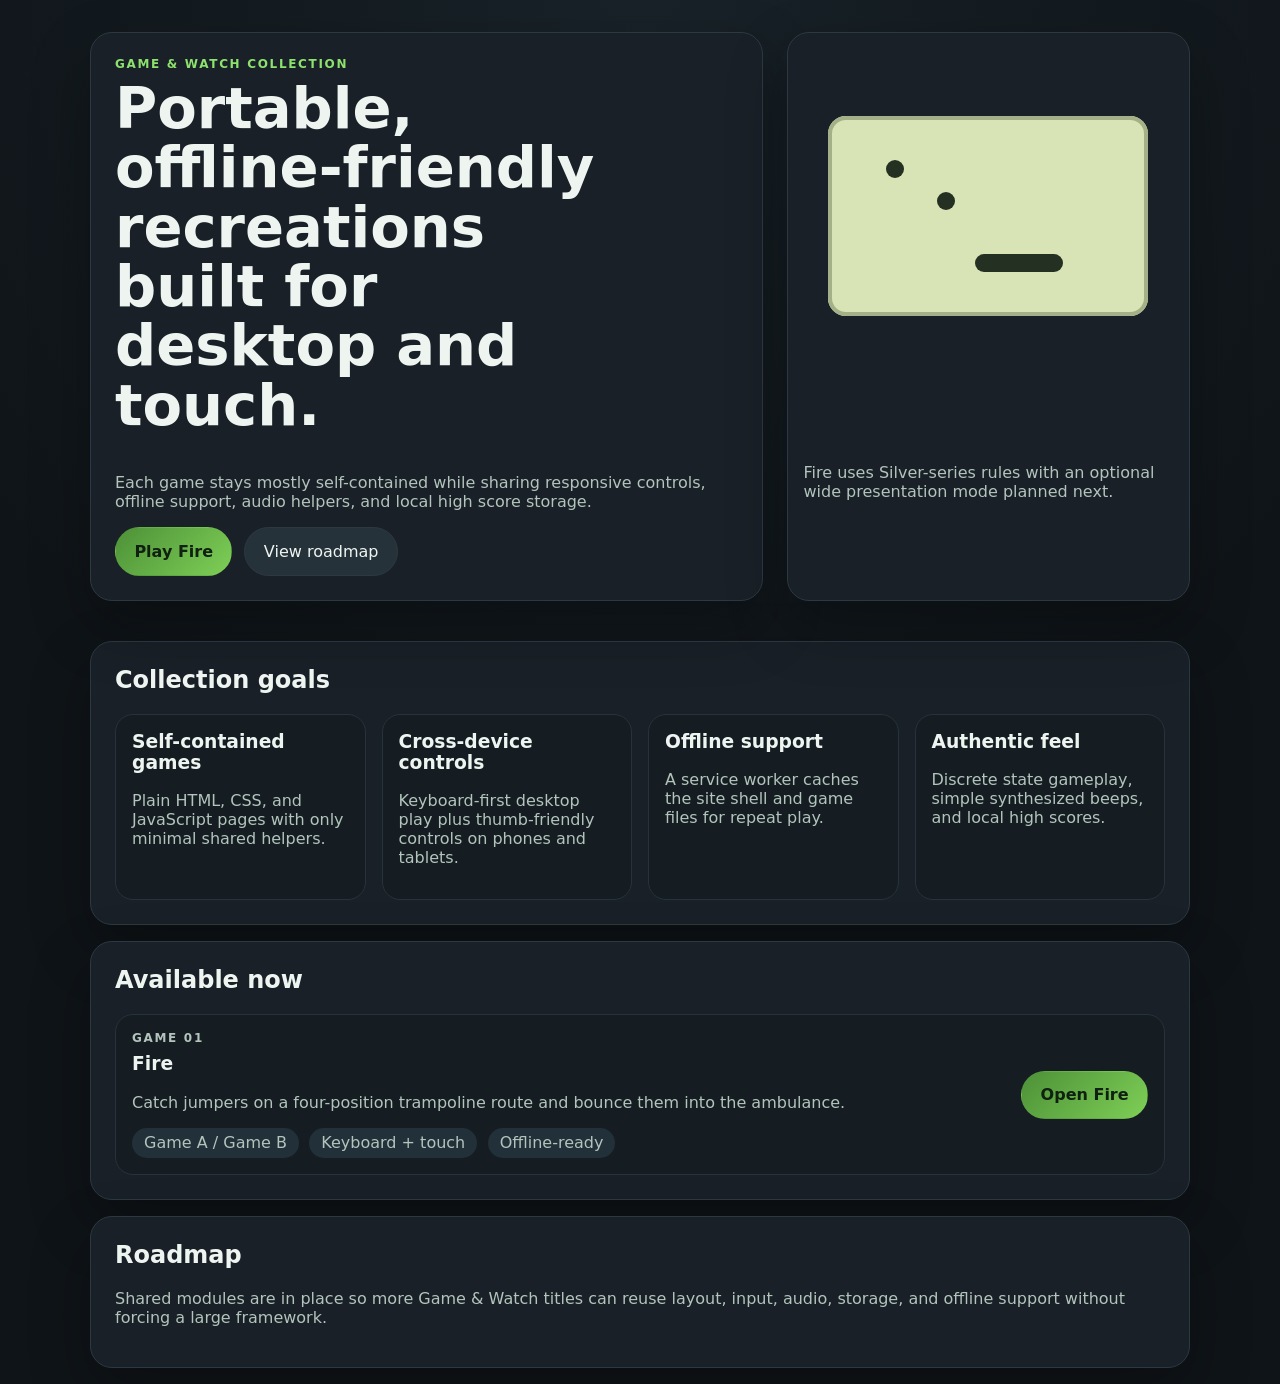
==== index.html @ 9f9f32c5 "Deploy site" ====
<!doctype html>
<html lang="en">
  <head>
    <meta charset="UTF-8" />
    <meta
      name="viewport"
      content="width=device-width, initial-scale=1, viewport-fit=cover"
    />
    <title>Game &amp; Watch Collection</title>
    <meta
      name="description"
      content="A mobile-friendly offline-capable collection of Game & Watch-inspired games starting with Fire."
    />
    <link rel="manifest" href="/manifest.webmanifest" />
    <link rel="icon" href="/assets/icon.svg" type="image/svg+xml" />
    <link rel="stylesheet" href="/styles/site.css" />
  </head>
  <body>
    <header class="site-shell hero">
      <div class="hero__copy">
        <p class="eyebrow">Game &amp; Watch Collection</p>
        <h1>Portable, offline-friendly recreations built for desktop and touch.</h1>
        <p class="hero__text">
          Each game stays mostly self-contained while sharing responsive controls,
          offline support, audio helpers, and local high score storage.
        </p>
        <div class="hero__actions">
          <a class="button button--primary" href="/games/fire/">Play Fire</a>
          <a class="button" href="#roadmap">View roadmap</a>
        </div>
      </div>
      <div class="hero__card">
        <div class="mini-lcd">
          <div class="mini-lcd__jumper mini-lcd__jumper--one"></div>
          <div class="mini-lcd__jumper mini-lcd__jumper--two"></div>
          <div class="mini-lcd__net"></div>
        </div>
        <p class="hero__caption">
          Fire uses Silver-series rules with an optional wide presentation mode planned next.
        </p>
      </div>
    </header>

    <main class="site-shell">
      <section class="panel">
        <h2>Collection goals</h2>
        <div class="feature-grid">
          <article>
            <h3>Self-contained games</h3>
            <p>Plain HTML, CSS, and JavaScript pages with only minimal shared helpers.</p>
          </article>
          <article>
            <h3>Cross-device controls</h3>
            <p>Keyboard-first desktop play plus thumb-friendly controls on phones and tablets.</p>
          </article>
          <article>
            <h3>Offline support</h3>
            <p>A service worker caches the site shell and game files for repeat play.</p>
          </article>
          <article>
            <h3>Authentic feel</h3>
            <p>Discrete state gameplay, simple synthesized beeps, and local high scores.</p>
          </article>
        </div>
      </section>

      <section class="panel">
        <h2>Available now</h2>
        <div class="game-card">
          <div>
            <p class="eyebrow">Game 01</p>
            <h3>Fire</h3>
            <p>
              Catch jumpers on a four-position trampoline route and bounce them into the ambulance.
            </p>
            <ul class="inline-list">
              <li>Game A / Game B</li>
              <li>Keyboard + touch</li>
              <li>Offline-ready</li>
            </ul>
          </div>
          <a class="button button--primary" href="/games/fire/">Open Fire</a>
        </div>
      </section>

      <section class="panel" id="roadmap">
        <h2>Roadmap</h2>
        <p>
          Shared modules are in place so more Game &amp; Watch titles can reuse layout,
          input, audio, storage, and offline support without forcing a large framework.
        </p>
      </section>
    </main>

    <script type="module">
      if ("serviceWorker" in navigator) {
        navigator.serviceWorker.register("/sw.js");
      }
    </script>
  </body>
</html>
---- styles/site.css ----
:root {
  color-scheme: dark;
  --bg: #0f1418;
  --panel: #1b232a;
  --panel-border: #2d3942;
  --text: #eef5f1;
  --muted: #b2c4bc;
  --accent: #8de16d;
  --accent-strong: #b7ff77;
  --lcd-bg: #d8e4b5;
  --lcd-ink: #243022;
  --danger: #f28c82;
  --shadow: 0 24px 60px rgba(0, 0, 0, 0.28);
  --radius: 22px;
}

* {
  box-sizing: border-box;
}

html,
body {
  margin: 0;
  min-height: 100%;
  background: radial-gradient(circle at top, #182228, #0f1418 55%);
  color: var(--text);
  font-family:
    Inter,
    ui-sans-serif,
    system-ui,
    -apple-system,
    BlinkMacSystemFont,
    "Segoe UI",
    sans-serif;
}

body {
  padding: 0 0 env(safe-area-inset-bottom);
}

a {
  color: inherit;
}

.site-shell {
  width: min(1100px, calc(100% - 2rem));
  margin: 0 auto;
}

.hero {
  display: grid;
  gap: 1.5rem;
  padding: 2rem 0 1.5rem;
}

.hero__copy,
.hero__card,
.panel {
  background: color-mix(in srgb, var(--panel) 92%, black);
  border: 1px solid var(--panel-border);
  border-radius: var(--radius);
  box-shadow: var(--shadow);
}

.hero__copy,
.panel {
  padding: 1.5rem;
}

.hero__card {
  padding: 1rem;
  display: grid;
  gap: 0.85rem;
  place-items: center;
}

.eyebrow {
  margin: 0 0 0.5rem;
  text-transform: uppercase;
  letter-spacing: 0.14em;
  color: var(--accent);
  font-size: 0.75rem;
  font-weight: 700;
}

h1,
h2,
h3,
p {
  margin-top: 0;
}

h1 {
  font-size: clamp(2rem, 6vw, 3.6rem);
  line-height: 1.03;
  max-width: 12ch;
}

.hero__text,
.hero__caption,
.panel p,
li {
  color: var(--muted);
}

.hero__actions,
.action-row {
  display: flex;
  flex-wrap: wrap;
  gap: 0.75rem;
}

.button,
button {
  appearance: none;
  border: 1px solid var(--panel-border);
  border-radius: 999px;
  background: #26323a;
  color: var(--text);
  cursor: pointer;
  font: inherit;
  padding: 0.85rem 1.15rem;
  text-decoration: none;
  transition:
    transform 120ms ease,
    background 120ms ease,
    border-color 120ms ease;
}

.button:hover,
button:hover,
.button:focus-visible,
button:focus-visible {
  transform: translateY(-1px);
  border-color: color-mix(in srgb, var(--accent) 55%, var(--panel-border));
  outline: none;
}

.button--primary,
button.button--primary {
  background: linear-gradient(135deg, #4d9138, #7ecf56);
  color: #102111;
  border-color: transparent;
  font-weight: 700;
}

.panel {
  margin: 1rem auto;
}

.feature-grid {
  display: grid;
  grid-template-columns: repeat(auto-fit, minmax(180px, 1fr));
  gap: 1rem;
}

.feature-grid article,
.game-card {
  background: #151d23;
  border: 1px solid #27323a;
  border-radius: 18px;
  padding: 1rem;
}

.game-card {
  display: grid;
  gap: 1rem;
  align-items: center;
}

.inline-list {
  padding: 0;
  margin: 0;
  list-style: none;
  display: flex;
  flex-wrap: wrap;
  gap: 0.65rem;
}

.inline-list li {
  background: #223039;
  border-radius: 999px;
  padding: 0.35rem 0.75rem;
}

.mini-lcd {
  position: relative;
  width: min(100%, 320px);
  aspect-ratio: 16 / 10;
  border-radius: 18px;
  overflow: hidden;
  background: var(--lcd-bg);
  box-shadow: inset 0 0 0 4px #a4b188;
}

.mini-lcd__jumper,
.mini-lcd__net {
  position: absolute;
  background: var(--lcd-ink);
  border-radius: 999px;
}

.mini-lcd__jumper {
  width: 18px;
  height: 18px;
  top: 22%;
}

.mini-lcd__jumper--one {
  left: 18%;
}

.mini-lcd__jumper--two {
  left: 34%;
  top: 38%;
}

.mini-lcd__net {
  width: 88px;
  height: 18px;
  left: 46%;
  bottom: 22%;
}

.page-header {
  display: flex;
  justify-content: space-between;
  gap: 1rem;
  align-items: center;
  padding-top: 1rem;
}

.page-header__link {
  color: var(--accent);
  text-decoration: none;
}

.page-header__link:hover,
.page-header__link:focus-visible {
  color: var(--accent-strong);
}

.stack {
  display: grid;
  gap: 1rem;
}

.hud-grid {
  display: grid;
  grid-template-columns: repeat(4, minmax(0, 1fr));
  gap: 0.75rem;
}

.hud-card {
  background: #11191d;
  border: 1px solid #263139;
  border-radius: 18px;
  padding: 0.9rem 1rem;
}

.hud-card__label {
  display: block;
  font-size: 0.72rem;
  text-transform: uppercase;
  letter-spacing: 0.1em;
  color: var(--muted);
  margin-bottom: 0.35rem;
}

.hud-card__value {
  font-size: clamp(1.1rem, 3vw, 1.8rem);
  font-weight: 700;
}

.info-bar {
  display: flex;
  flex-wrap: wrap;
  justify-content: space-between;
  gap: 0.75rem;
  align-items: center;
}

.touch-controls {
  display: grid;
  grid-template-columns: 1fr 1fr;
  gap: 0.75rem;
}

.touch-controls button {
  min-height: 64px;
  font-size: 1rem;
  font-weight: 700;
}

.touch-controls__wide {
  grid-column: 1 / -1;
}

.muted {
  color: var(--muted);
}

.status-danger {
  color: var(--danger);
}

.sr-only {
  position: absolute;
  width: 1px;
  height: 1px;
  padding: 0;
  margin: -1px;
  overflow: hidden;
  clip: rect(0, 0, 0, 0);
  white-space: nowrap;
  border: 0;
}

@media (min-width: 900px) {
  .hero {
    grid-template-columns: minmax(0, 1.25fr) minmax(300px, 0.75fr);
    align-items: stretch;
  }

  .game-card {
    grid-template-columns: minmax(0, 1fr) auto;
  }
}

@media (max-width: 720px) {
  .site-shell {
    width: min(100% - 1rem, 1100px);
  }

  .hero__copy,
  .hero__card,
  .panel {
    padding: 1rem;
  }

  .hud-grid {
    grid-template-columns: repeat(2, minmax(0, 1fr));
  }
}
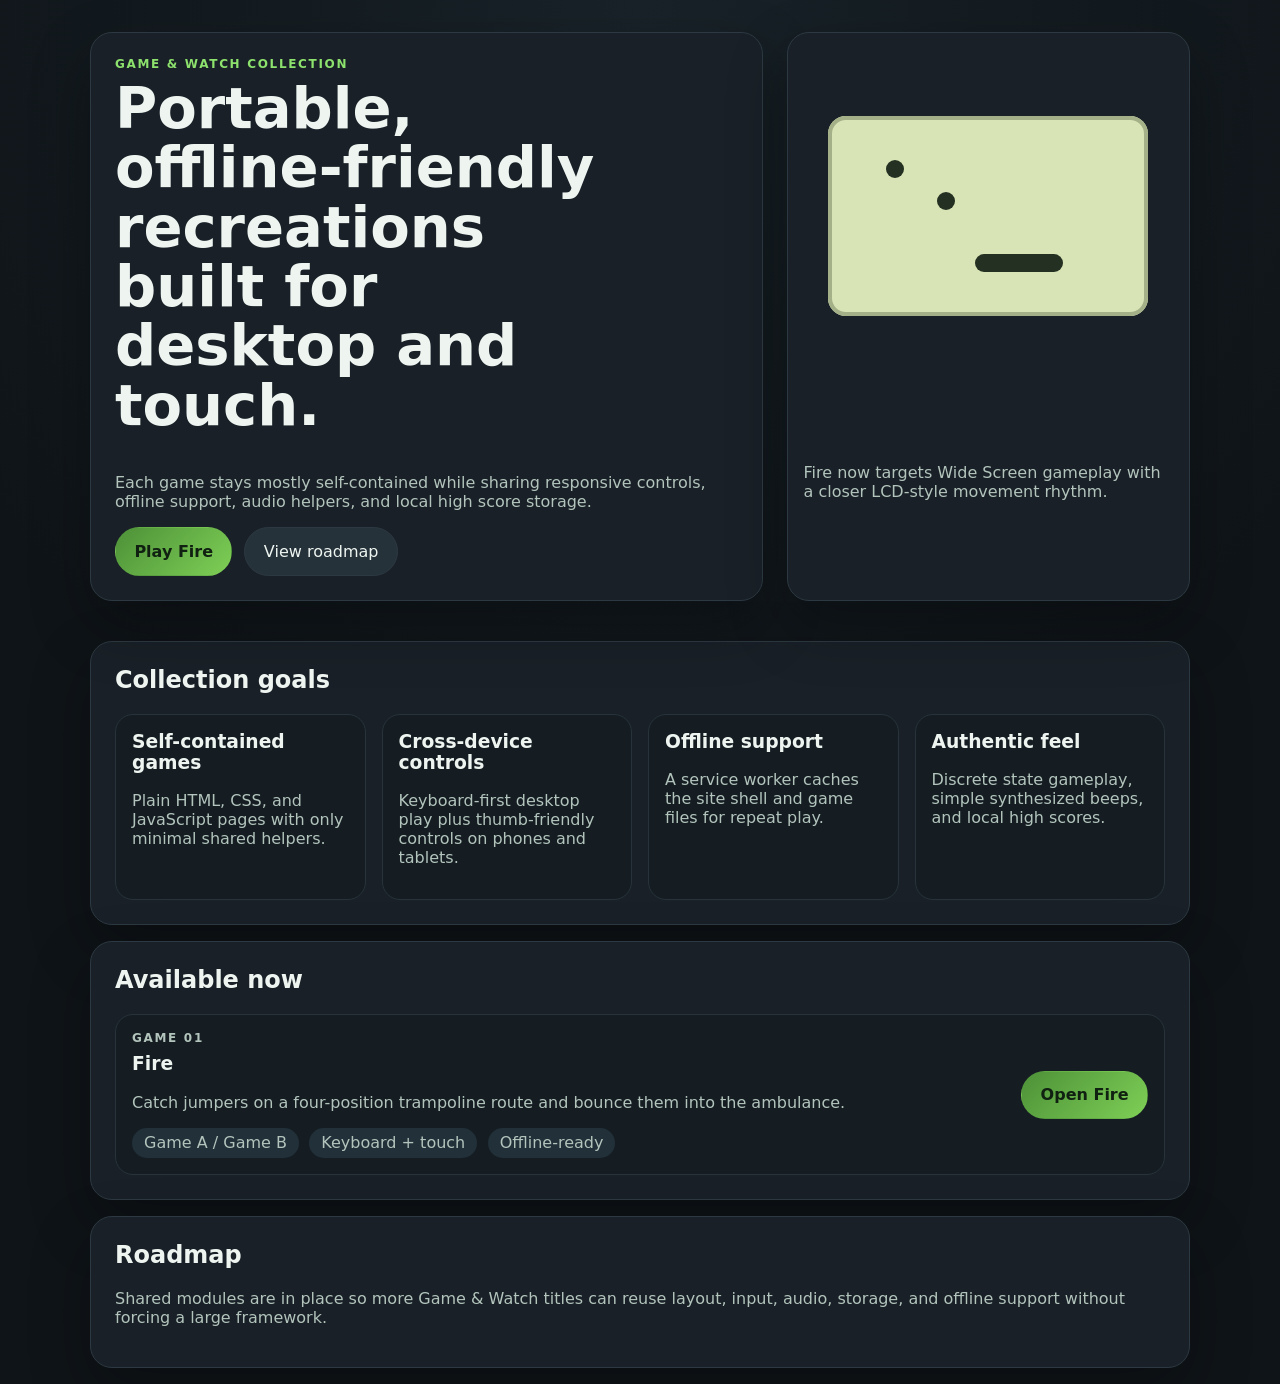
==== commit 45f679b1: "Update Fire gameplay" ====
--- a/index.html
+++ b/index.html
@@ -36,7 +36,7 @@
           <div class="mini-lcd__net"></div>
         </div>
         <p class="hero__caption">
-          Fire uses Silver-series rules with an optional wide presentation mode planned next.
+          Fire now targets Wide Screen gameplay with a closer LCD-style movement rhythm.
         </p>
       </div>
     </header>
@@ -94,7 +94,7 @@
 
     <script type="module">
       if ("serviceWorker" in navigator) {
-        navigator.serviceWorker.register("/sw.js");
+        navigator.serviceWorker.register("./sw.js");
       }
     </script>
   </body>
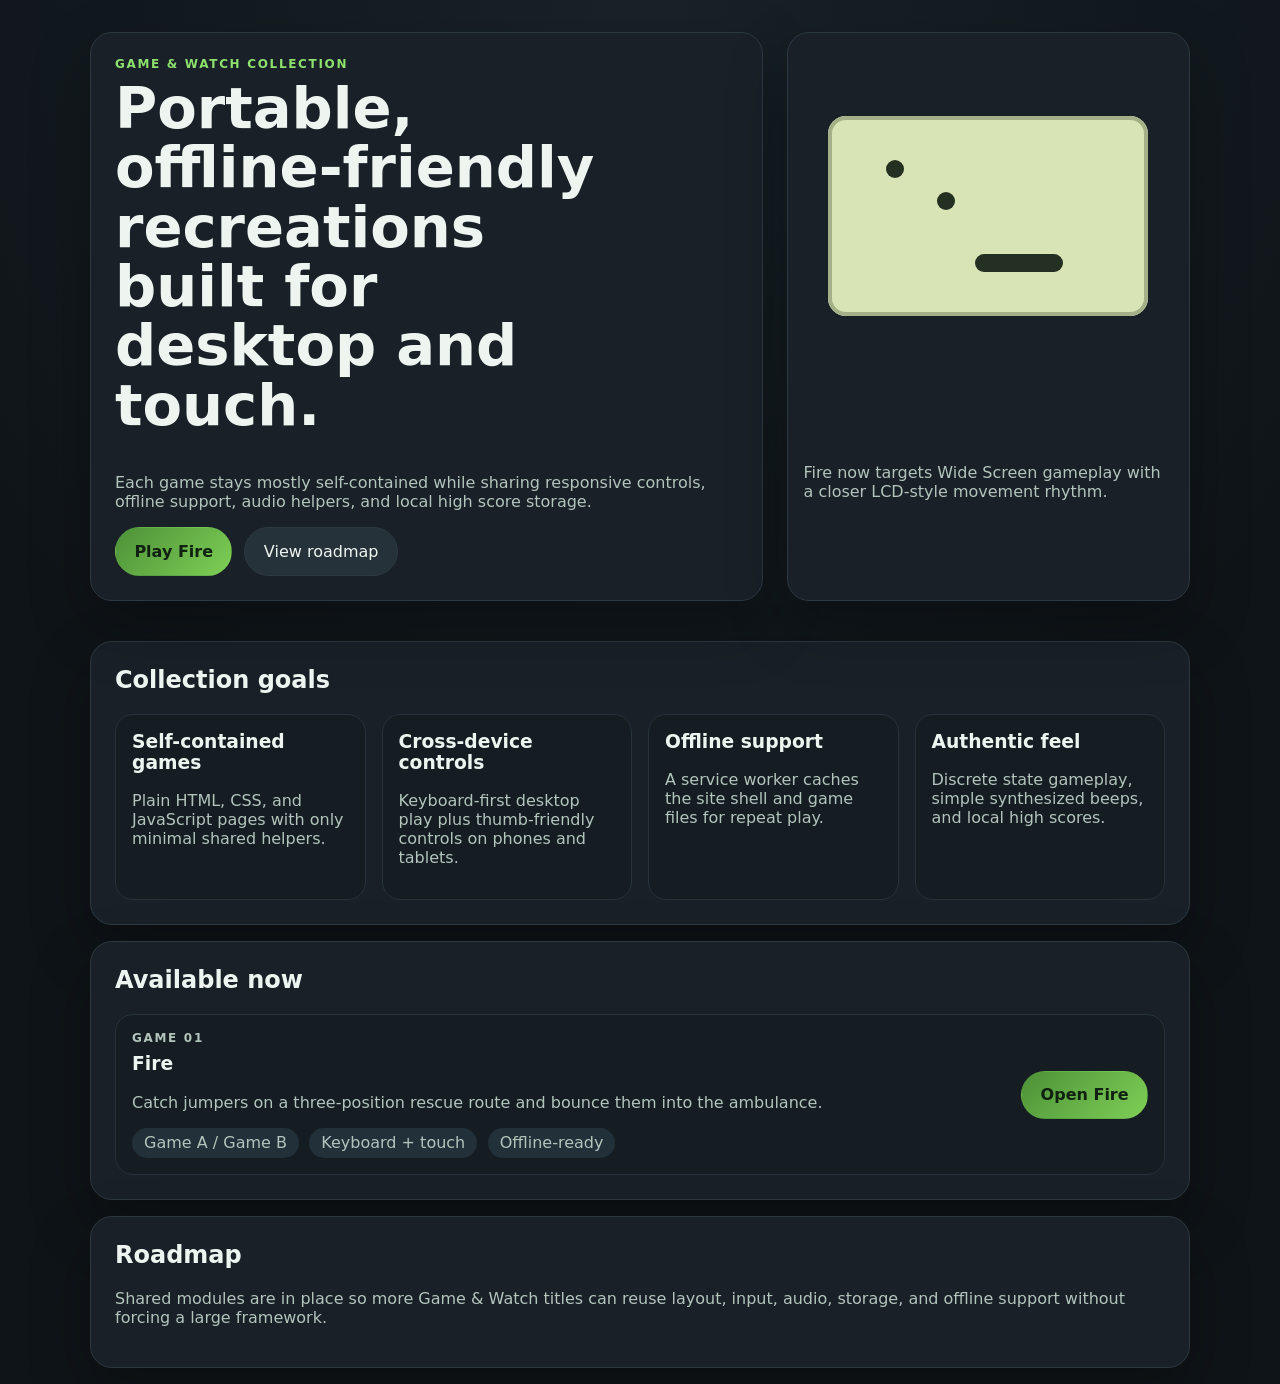
==== commit defe36cc: "Restyle Fire handheld shell" ====
--- a/index.html
+++ b/index.html
@@ -11,9 +11,9 @@
       name="description"
       content="A mobile-friendly offline-capable collection of Game & Watch-inspired games starting with Fire."
     />
-    <link rel="manifest" href="/manifest.webmanifest" />
-    <link rel="icon" href="/assets/icon.svg" type="image/svg+xml" />
-    <link rel="stylesheet" href="/styles/site.css" />
+    <link rel="manifest" href="./manifest.webmanifest" />
+    <link rel="icon" href="./assets/icon.svg" type="image/svg+xml" />
+    <link rel="stylesheet" href="./styles/site.css" />
   </head>
   <body>
     <header class="site-shell hero">
@@ -25,7 +25,7 @@
           offline support, audio helpers, and local high score storage.
         </p>
         <div class="hero__actions">
-          <a class="button button--primary" href="/games/fire/">Play Fire</a>
+          <a class="button button--primary" href="./games/fire/">Play Fire</a>
           <a class="button" href="#roadmap">View roadmap</a>
         </div>
       </div>
@@ -71,7 +71,7 @@
             <p class="eyebrow">Game 01</p>
             <h3>Fire</h3>
             <p>
-              Catch jumpers on a four-position trampoline route and bounce them into the ambulance.
+               Catch jumpers on a three-position rescue route and bounce them into the ambulance.
             </p>
             <ul class="inline-list">
               <li>Game A / Game B</li>
@@ -79,7 +79,7 @@
               <li>Offline-ready</li>
             </ul>
           </div>
-          <a class="button button--primary" href="/games/fire/">Open Fire</a>
+          <a class="button button--primary" href="./games/fire/">Open Fire</a>
         </div>
       </section>
 
